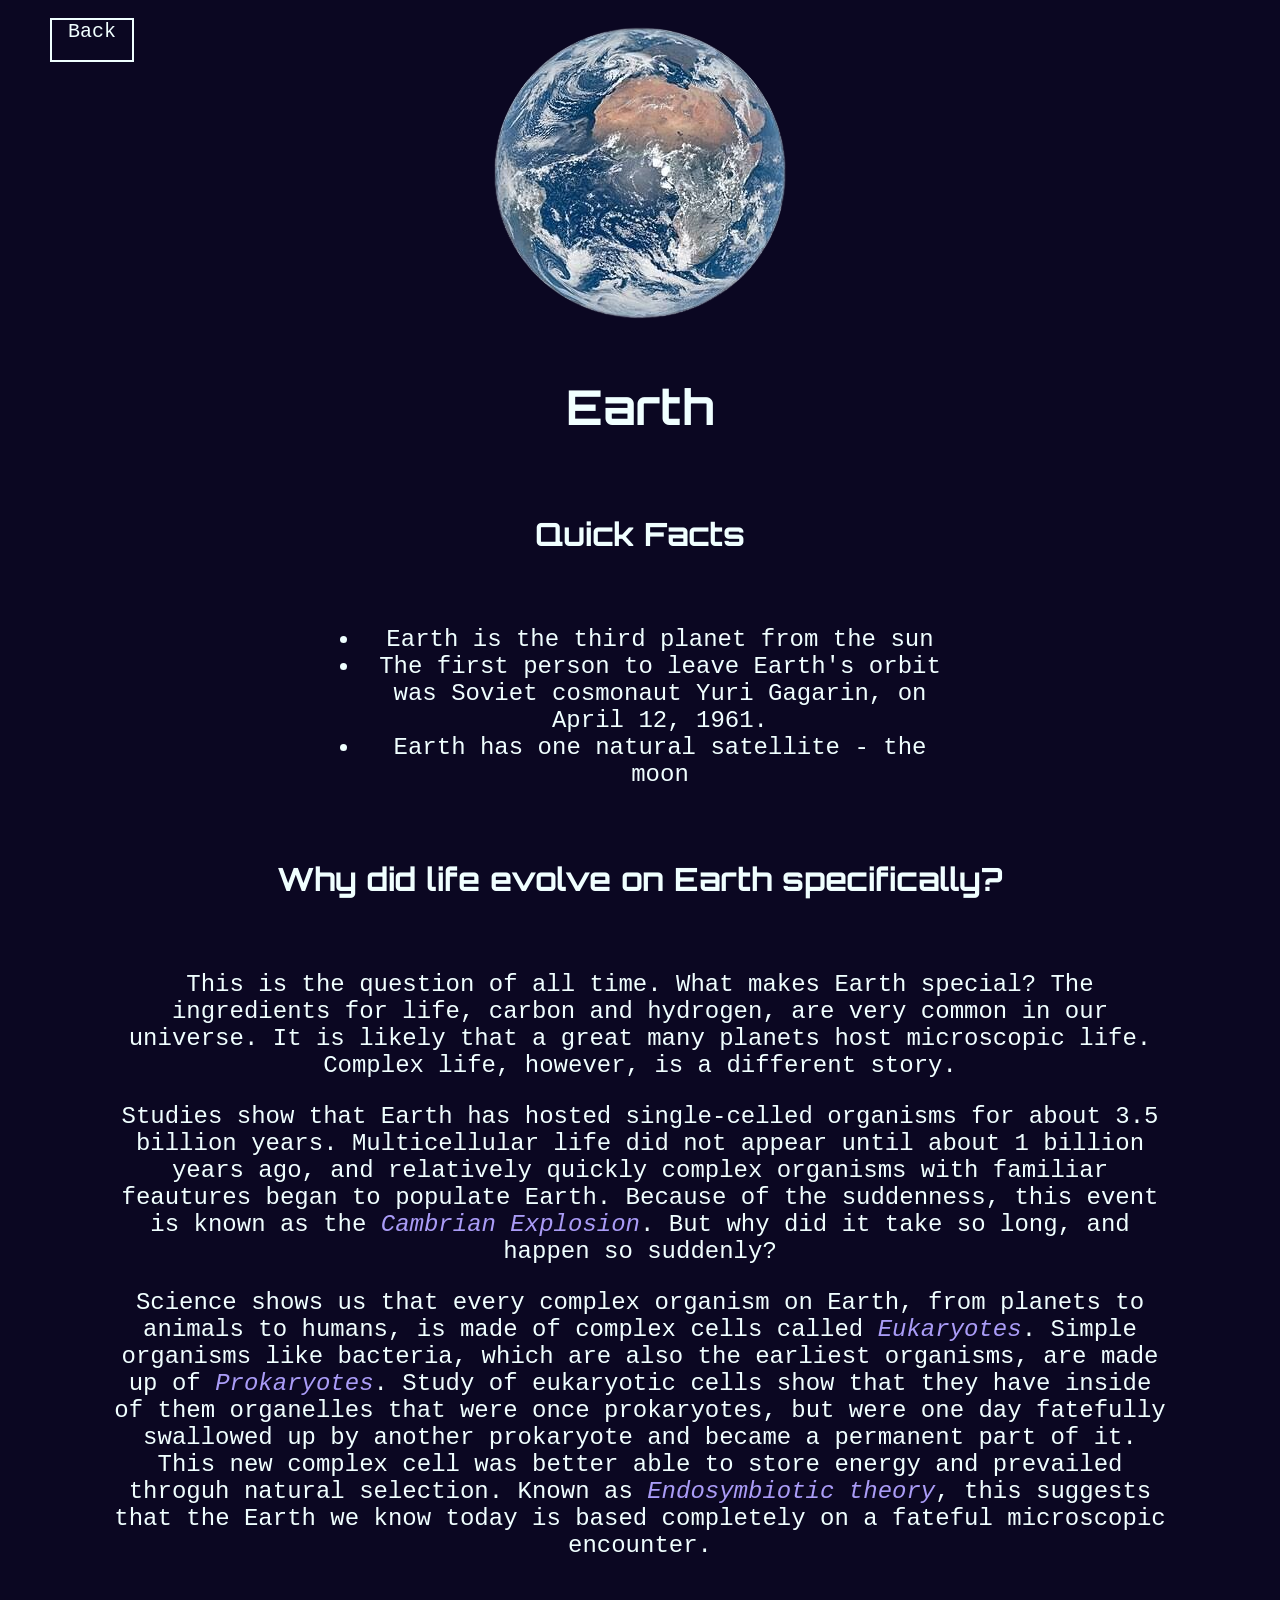
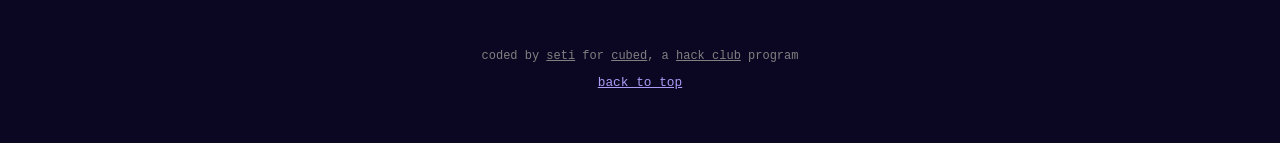
==== object-pages/earth.html @ 907e9494 "add earth and mars page" ====
<!DOCTYPE html>
<html lang="en">
<head>
    <meta charset="UTF-8">
    <meta name="viewport" content="width=device-width, initial-scale=1.0">
    <title>Earth</title>
    <link rel="stylesheet" href="object-pages.css">
</head>
<body>
    <a id="back-button" href="../index.html">Back</a>
    <img src="../assets/earth.png" alt="a picture of earth" id="earth-header">
    <h1>Earth</h1>

    <h2>Quick Facts</h2>
    <ul>
        <li>Earth is the third planet from the sun</li>
        <li>The first person to leave Earth's orbit was Soviet cosmonaut Yuri Gagarin, on April 12, 1961.</li>
        <li>Earth has one natural satellite - the moon</li>
    </ul>


    <h2>Why did life evolve on Earth specifically?</h2>
    <p class="description">This is the question of all time. What makes 
        Earth special? The ingredients for life, carbon and hydrogen, are very 
        common in our universe. It is likely that a great many planets host
        microscopic life. Complex life, however, is a different story. 
    </p>

    <p class="description">Studies show that Earth has hosted single-celled 
        organisms for about 3.5 billion years. Multicellular life did not appear until
        about 1 billion years ago, and relatively quickly complex organisms with
        familiar feautures began to populate Earth. Because of the suddenness, this
        event is known as the <em>Cambrian Explosion</em>. But why did it take so long, 
        and happen so suddenly?
    </p>

    <p class="description">
        Science shows us that every complex organism on Earth, from planets to animals
        to humans, is made of complex cells called <em>Eukaryotes</em>. Simple organisms like bacteria,
        which are also the earliest organisms, are made up of <em>Prokaryotes</em>. Study of
        eukaryotic cells show that they have inside of them organelles that were once prokaryotes,
        but were one day fatefully swallowed up by another prokaryote and became a permanent part of it.
        This new complex cell was better able to store energy and prevailed throguh natural
        selection. Known as <em>Endosymbiotic theory</em>, this suggests that the
        Earth we know today is based completely on a fateful microscopic encounter. 
    </p>

    <footer>
        <p>coded by <a href="https://github.com/voyage-sans-retour" target="_blank">seti</a> for <a href="https://cubed.hackclub.com/" target="_blank">cubed</a>, a <a href="https://hackclub.com/" target="_blank">hack club</a> program</p>
        <p><a href="#earth-header" id="to-top">back to top</a></p>
    </footer>  
</body>
</html>
---- object-pages/object-pages.css ----
@import url('https://fonts.googleapis.com/css2?family=Orbitron:wght@400..900&display=swap');

* {
    scroll-behavior: smooth;
}

body {
    text-align:center;
    background-color: rgb(11, 7, 34);
    color: azure;
    font-size: 1.5rem;
}

h2 {
    font-size: 2rem;
    padding: 5vh;
}

h1, h2 {
    font-family: "Orbitron", 'Courier New';
}

p, li, a {
    font-family: monospace;
}

#back-button {
    background-color: rgb(11, 7, 34);
    border: 2px solid azure;
    color: azure;
    width: 80px;
    height: 40px;
    font-size: 1.25rem;
    margin-left: -425px;
    margin-top: 10px;
    position: fixed;
    text-decoration: none;
    padding-bottom: 0;
}

#back-button:hover {
    background-color: azure;
    color: rgb(11, 7, 34);
}

em, .fun-fact {
    color: rgb(170, 156, 247);
}

ul {
    width: 600px;
    margin: auto;
}

.description {
    margin-left: 100px;
    margin-right: 100px;
}

footer p {
    font-size: .75rem;
}

#to-top {
    font-size: .80rem;
    color: rgb(170, 156, 247);
}

footer {
    margin-top: 10vh;
    color: gray;
    margin-bottom: 3vh;
}

footer a {
    color: gray;
}

#mercury-header, #venus-header {
    width: 300px;
}

#sun-header, #mercury-orbit {
    width: 400px;
    height: 300px;
}
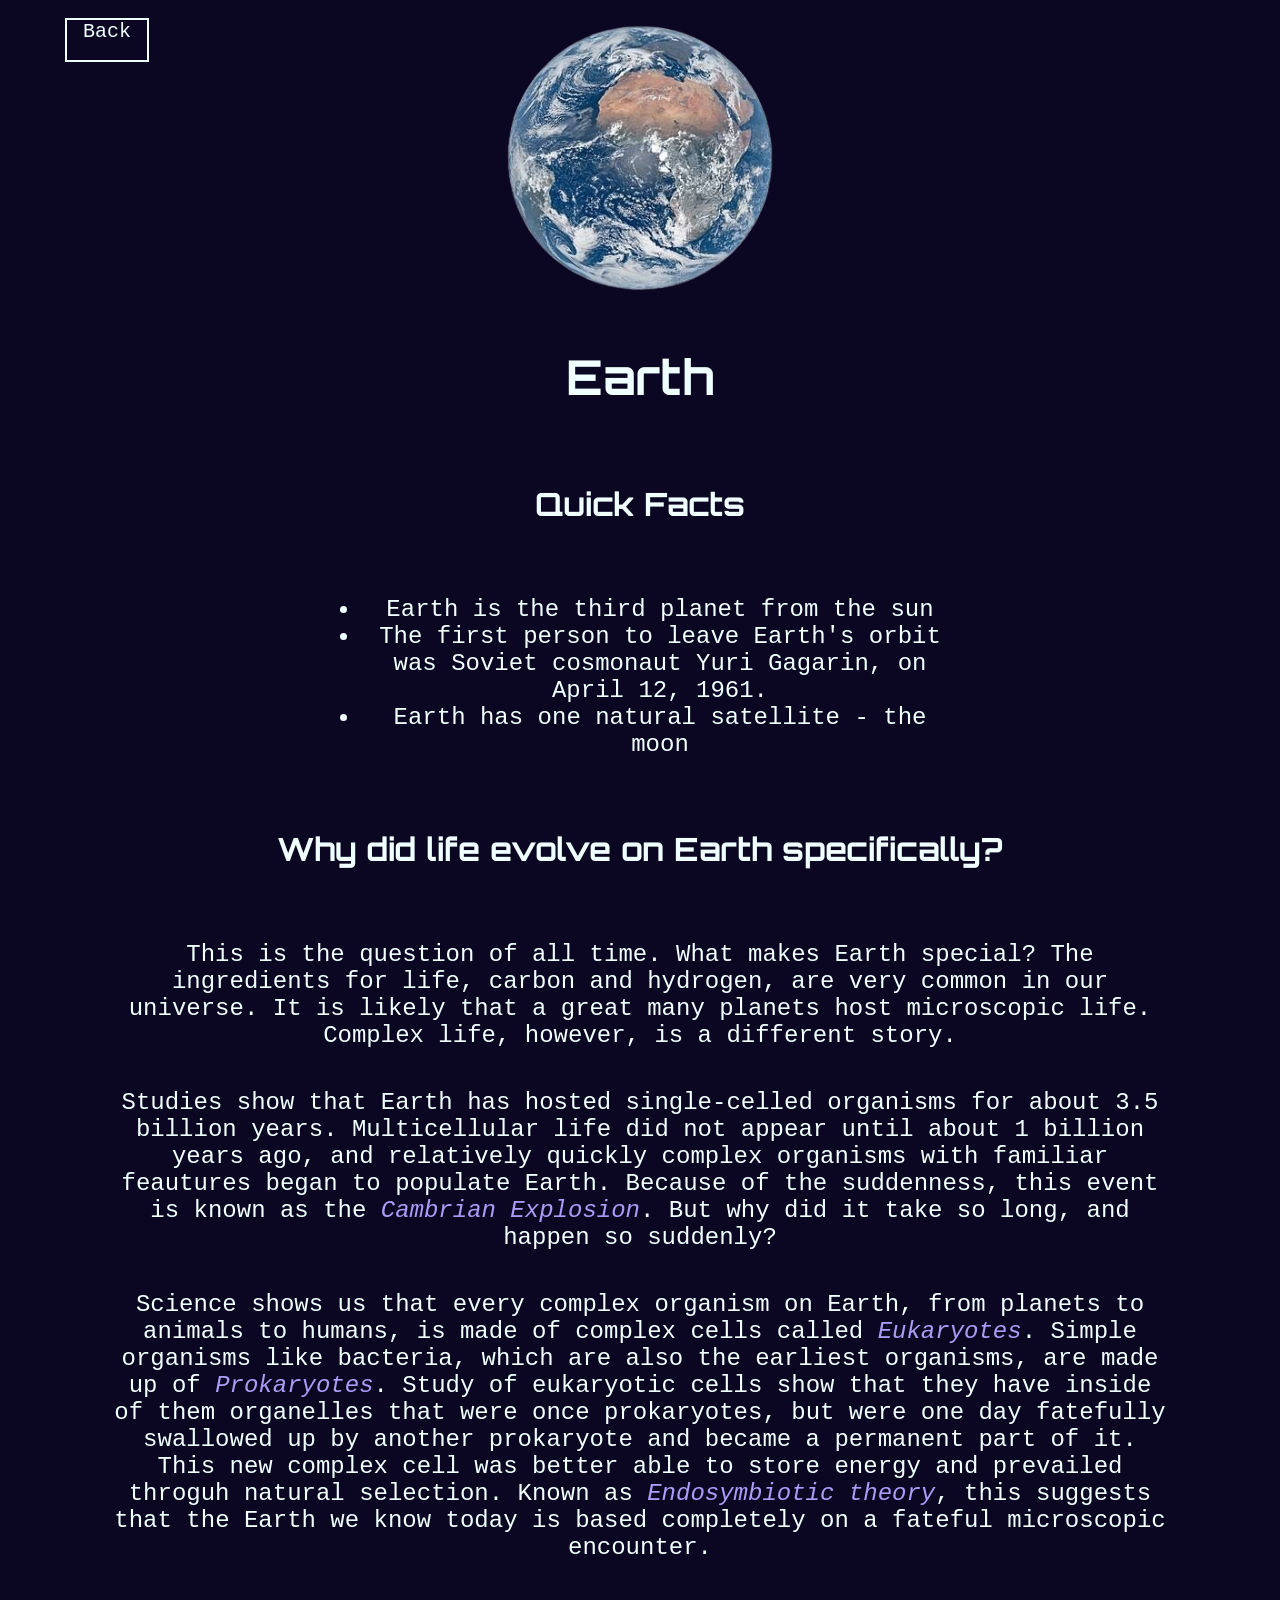
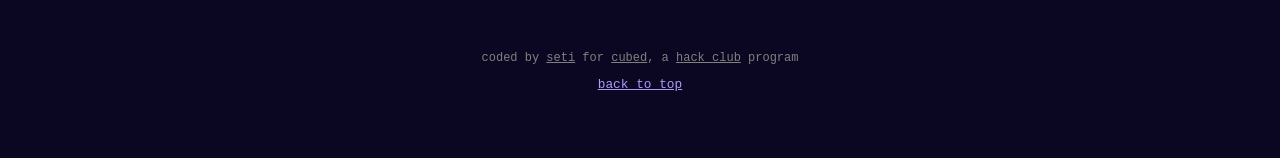
==== commit 83b4196a: "add more space between paragraphs" ====
--- a/object-pages/earth.html
+++ b/object-pages/earth.html
@@ -46,7 +46,7 @@
     </p>
 
     <footer>
-        <p>coded by <a href="https://github.com/voyage-sans-retour" target="_blank">seti</a> for <a href="https://cubed.hackclub.com/" target="_blank">cubed</a>, a <a href="https://hackclub.com/" target="_blank">hack club</a> program</p>
+        <p id="footer-text">coded by <a href="https://github.com/voyage-sans-retour" target="_blank">seti</a> for <a href="https://cubed.hackclub.com/" target="_blank">cubed</a>, a <a href="https://hackclub.com/" target="_blank">hack club</a> program</p>
         <p><a href="#earth-header" id="to-top">back to top</a></p>
     </footer>  
 </body>
--- a/object-pages/object-pages.css
+++ b/object-pages/object-pages.css
@@ -47,6 +47,10 @@
     color: rgb(170, 156, 247);
 }
 
+.fun-fact, p:not(#footer-text) {
+    margin-bottom: 40px;
+}
+
 ul {
     width: 600px;
     margin: auto;
@@ -76,7 +80,7 @@
     color: gray;
 }
 
-#mercury-header, #venus-header {
+#mercury-header, #venus-header, #mars-header, #earth-header, #jupiter-header, #saturn-header, #uranus-header, #neptune-header {
     width: 300px;
 }
 
@@ -84,3 +88,8 @@
     width: 400px;
     height: 300px;
 }
+
+#saturns-rings {
+    width: 200px;
+    height: 300px;
+}
